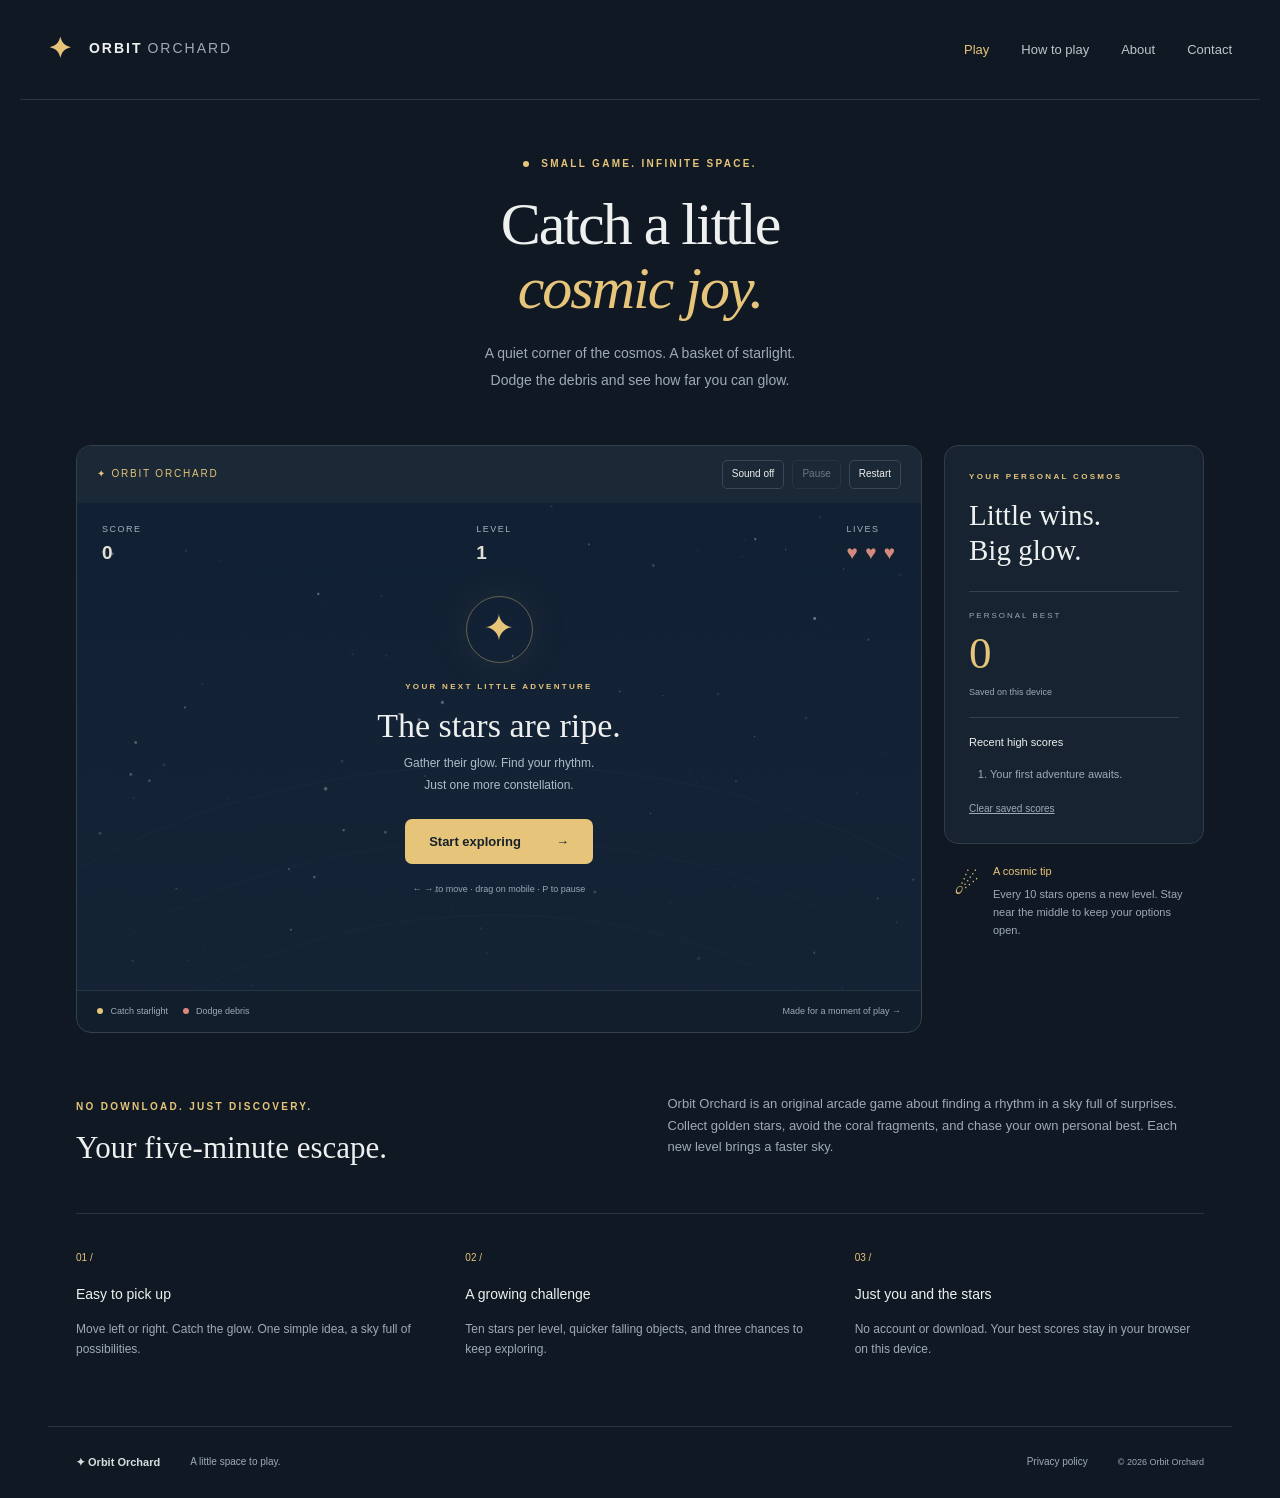
==== index.html @ b82e7997 "Add Orbit Orchard browser game and supporting website pages" ====
<!doctype html><html lang="en"><head><meta charset="utf-8"><meta name="viewport" content="width=device-width,initial-scale=1"><meta name="description" content="Catch a little cosmic joy — Orbit Orchard, an original free browser game. Catch starlight, dodge debris, and explore the night."><meta name="theme-color" content="#111b29"><title>Catch a little cosmic joy | Orbit Orchard</title><link rel="icon" href="favicon.svg" type="image/svg+xml"><link rel="stylesheet" href="styles.css"></head><body><header class="site-header"><a class="brand" href="index.html"><span class="brand-icon">✦</span> ORBIT<span>ORCHARD</span></a><nav aria-label="Main navigation"><a href="index.html">Play</a><a href="how-to-play.html">How to play</a><a href="about.html">About</a><a href="contact.html">Contact</a></nav></header><main><section class="intro"><div class="eyebrow"><span></span> SMALL GAME. INFINITE SPACE.</div><h1>Catch a little<br><em>cosmic joy.</em></h1><p>A quiet corner of the cosmos. A basket of starlight.<br>Dodge the debris and see how far you can glow.</p></section><section class="game-layout" aria-label="Orbit Orchard game"><div class="game-wrap"><div class="game-toolbar"><span>✦ ORBIT ORCHARD</span><div><button id="sound" aria-pressed="false">Sound off</button><button id="pause" disabled>Pause</button><button id="restart">Restart</button></div></div><div class="arena"><canvas id="game" width="900" height="520" tabindex="0" aria-label="Catch yellow stars and avoid red debris. Use left and right arrows or drag."></canvas><div class="hud"><span>SCORE <b id="score">0</b></span><span>LEVEL <b id="level">1</b></span><span>LIVES <b id="lives">♥ ♥ ♥</b></span></div><div id="overlay" class="overlay"><div class="planet">✦</div><div class="eyebrow">YOUR NEXT LITTLE ADVENTURE</div><h2 id="overlay-title">The stars are ripe.</h2><p id="overlay-copy">Gather their glow. Find your rhythm.<br>Just one more constellation.</p><button class="primary" id="play">Start exploring <span>→</span></button><small>← → to move · drag on mobile · P to pause</small></div><div id="toast" aria-live="polite"></div></div><div class="game-bottom"><span><i class="dot gold"></i> Catch starlight <i class="dot coral"></i> Dodge debris</span><span>Made for a moment of play →</span></div></div><aside><div class="side-card"><div class="eyebrow">YOUR PERSONAL COSMOS</div><h3>Little wins.<br>Big glow.</h3><div class="best"><span>PERSONAL BEST</span><strong id="best">0</strong><small>Saved on this device</small></div><h4>Recent high scores</h4><ol id="highscores"><li>Your first adventure awaits.</li></ol><button id="clear" class="text-button">Clear saved scores</button></div><div class="tip"><span>☄</span><div><h4>A cosmic tip</h4><p>Every 10 stars opens a new level. Stay near the middle to keep your options open.</p></div></div></aside></section><section class="below"><div><span class="eyebrow">NO DOWNLOAD. JUST DISCOVERY.</span><h2>Your five-minute escape.</h2></div><p>Orbit Orchard is an original arcade game about finding a rhythm in a sky full of surprises. Collect golden stars, avoid the coral fragments, and chase your own personal best. Each new level brings a faster sky.</p></section><section class="features"><article><span>01 /</span><h3>Easy to pick up</h3><p>Move left or right. Catch the glow. One simple idea, a sky full of possibilities.</p></article><article><span>02 /</span><h3>A growing challenge</h3><p>Ten stars per level, quicker falling objects, and three chances to keep exploring.</p></article><article><span>03 /</span><h3>Just you and the stars</h3><p>No account or download. Your best scores stay in your browser on this device.</p></article></section></main><footer><a class="brand" href="index.html">✦ Orbit Orchard</a><span>A little space to play.</span><a href="privacy.html">Privacy policy</a><small>© 2026 Orbit Orchard</small></footer><script src="game.js" defer></script></body></html>
---- styles.css ----
:root{color-scheme:dark;--bg:#101923;--panel:#172330;--muted:#9daab6;--gold:#e6c47a;--line:#2a3542}*{box-sizing:border-box}body{margin:0;background:var(--bg);color:#edf0ee;font-family:Arial,Helvetica,sans-serif;font-size:15px;line-height:1.65}a{color:inherit;text-decoration:none}a:hover{color:var(--gold)}button,a{ -webkit-tap-highlight-color:transparent}button{cursor:pointer;font:inherit;color:inherit}button:focus-visible,a:focus-visible,canvas:focus-visible{outline:2px solid var(--gold);outline-offset:4px}.site-header{max-width:1240px;margin:auto;height:100px;display:flex;align-items:center;justify-content:space-between;border-bottom:1px solid var(--line);padding:0 28px}.brand{font-size:14px;font-weight:bold;letter-spacing:2px}.brand>span:last-child{font-weight:normal;margin-left:5px;color:var(--muted)}.brand-icon{color:var(--gold);font-size:28px;margin-right:10px;vertical-align:middle}nav{display:flex;gap:32px;font-size:13px;color:#bdc5cc}nav a:first-child{color:var(--gold)}main{max-width:1184px;margin:auto;padding:0 28px}.intro{text-align:center;padding:56px 0 38px}.eyebrow{font-size:10px;letter-spacing:2.3px;font-weight:bold;color:var(--gold)}.eyebrow>span{display:inline-block;width:6px;height:6px;background:var(--gold);border-radius:50%;margin-right:7px}h1{font-family:Georgia,serif;font-size:60px;line-height:1.08;letter-spacing:-2px;font-weight:normal;margin:19px 0}h1 em{color:var(--gold);font-weight:normal}.intro p{font-size:14px;color:var(--muted);line-height:1.9}.game-layout{display:grid;grid-template-columns:minmax(0,1fr) 260px;gap:22px}.game-wrap{border:1px solid #35404b;border-radius:15px;overflow:hidden;background:#111e2c}.game-toolbar{display:flex;align-items:center;justify-content:space-between;padding:14px 20px;background:#1b2835;font-size:10px;letter-spacing:1.8px}.game-toolbar>span{color:var(--gold)}.game-toolbar div{display:flex;gap:8px}.game-toolbar button{font-size:10px;letter-spacing:0;background:transparent;border:1px solid #3b4754;padding:5px 9px;border-radius:5px}.game-toolbar button:disabled{opacity:.4;cursor:default}.arena{position:relative;aspect-ratio:900/520;min-height:310px;overflow:hidden}canvas{display:block;width:100%;height:100%;touch-action:none}.hud{position:absolute;left:25px;right:25px;top:19px;display:flex;justify-content:space-between;pointer-events:none;font-size:9px;color:#a6b4c3;letter-spacing:1.5px}.hud b{display:block;font-size:19px;letter-spacing:1px;color:#ece9dc}.hud span:last-child b{color:#db8f81}.overlay{position:absolute;inset:0;display:flex;align-items:center;justify-content:center;flex-direction:column;background:linear-gradient(transparent,#101c2b66);text-align:center;padding:20px}.overlay[hidden]{display:none}.planet{width:67px;height:67px;border:1px solid #e6c47a66;border-radius:50%;color:var(--gold);font-size:38px;margin-bottom:17px;box-shadow:0 0 45px #e6c47a13}.overlay .eyebrow{font-size:8px}.overlay h2{font:normal 34px Georgia,serif;margin:14px 0 8px}.overlay p{font-size:12px;line-height:1.8;color:#aebcca;margin:0 0 22px}.primary{display:inline-flex;align-items:center;justify-content:center;gap:35px;background:var(--gold);color:#17212b;border:0;border-radius:7px;padding:12px 24px;font-size:13px;font-weight:bold}.primary:hover{background:#f0d496;color:#17212b}.overlay small{font-size:9px;color:#99a7b6;margin-top:18px}.game-bottom{padding:13px 20px;border-top:1px solid var(--line);display:flex;justify-content:space-between;font-size:9px;color:var(--muted)}.dot{display:inline-block;width:6px;height:6px;border-radius:50%;margin:0 5px 0 12px}.dot:first-child{margin-left:0}.gold{background:var(--gold)}.coral{background:#dc897b}.side-card{background:var(--panel);border:1px solid #303c48;border-radius:14px;padding:24px}.side-card .eyebrow{font-size:8px}.side-card h3{font:normal 29px/1.2 Georgia,serif;margin:15px 0 23px}.best{border-top:1px solid #34404c;border-bottom:1px solid #34404c;padding:17px 0;display:flex;flex-direction:column}.best>span{font-size:8px;letter-spacing:2px;color:var(--muted)}.best strong{font:normal 45px Georgia,serif;color:var(--gold);line-height:1.4}.best small{font-size:9px;color:var(--muted)}h4{font-size:11px;font-weight:normal}.side-card ol{padding-left:21px;color:var(--muted);font-size:11px}.text-button{background:none;border:0;padding:0;font-size:10px;color:var(--muted);text-decoration:underline}.tip{display:flex;gap:14px;margin-top:18px;padding:0 10px}.tip>span{font-size:28px;color:var(--gold)}.tip h4{margin:0 0 4px;color:var(--gold)}.tip p{font-size:11px;color:var(--muted);margin:0}.below{display:grid;grid-template-columns:1fr 1fr;gap:55px;margin:60px 0 35px}.below h2{font:normal 31px Georgia,serif;margin:12px 0}.below p{color:var(--muted);font-size:13px;margin:0}.features{display:grid;grid-template-columns:repeat(3,1fr);gap:40px;border-top:1px solid var(--line);padding:30px 0 55px}.features article>span{font-size:10px;color:var(--gold)}.features h3{font-size:14px;font-weight:normal}.features p{font-size:12px;color:var(--muted)}footer{border-top:1px solid var(--line);max-width:1184px;margin:auto;padding:26px 28px;display:flex;gap:30px;align-items:center;font-size:10px;color:var(--muted)}footer .brand{font-size:11px;letter-spacing:0;color:#d7dedf}footer span{margin-right:auto}footer small{font-size:9px}.document{max-width:760px;margin:65px auto 90px}.document h1{font-size:52px}.document .lead{font-size:20px;color:#c2ccd3}.document h2{font:normal 27px Georgia,serif;margin:38px 0 12px}.document p{color:var(--muted)}.document p a{text-decoration:underline;color:var(--gold)}#toast{position:absolute;bottom:22px;width:100%;text-align:center;color:var(--gold);font-size:14px;pointer-events:none}@media(max-width:850px){.game-layout{grid-template-columns:1fr}.side-card{display:grid;grid-template-columns:1fr 1fr;gap:0 20px}.side-card .eyebrow,.side-card h3{grid-column:1}.best{grid-column:2;grid-row:1/4}.tip{margin-bottom:15px}.intro{padding-top:40px}.game-bottom{font-size:10px}}@media(max-width:540px){.site-header{height:auto;min-height:95px;flex-direction:column;gap:10px;padding:14px 15px}nav{gap:23px;font-size:12px}main{padding:0 14px}h1{font-size:43px}.intro p{font-size:12px}.intro{padding:32px 0 23px}.game-toolbar{padding:11px 10px;font-size:8px;letter-spacing:1px}.game-toolbar button{font-size:9px;padding:5px 6px}.game-toolbar div{gap:5px}.arena{aspect-ratio:1/1.1;min-height:340px}.overlay h2{font-size:29px}.game-bottom{padding:10px;font-size:8px}.game-bottom>span:last-child{display:none}.hud{left:16px;right:16px}.below{grid-template-columns:1fr;gap:10px;margin-top:35px}.features{grid-template-columns:1fr;gap:12px;padding-bottom:30px}.features h3{margin:6px 0}.features p{margin:0}footer{flex-wrap:wrap;gap:12px;padding:20px 14px}footer span{width:50%;margin:0}.document{margin:40px auto}.document h1{font-size:42px}.document .lead{font-size:18px}}@media(prefers-reduced-motion:reduce){*{scroll-behavior:auto}}

@media(max-width:540px){.overlay{padding-top:65px}.overlay .planet{width:48px;height:48px;font-size:28px;margin-bottom:12px}.overlay h2{margin-top:10px}.overlay p{margin-bottom:17px}}
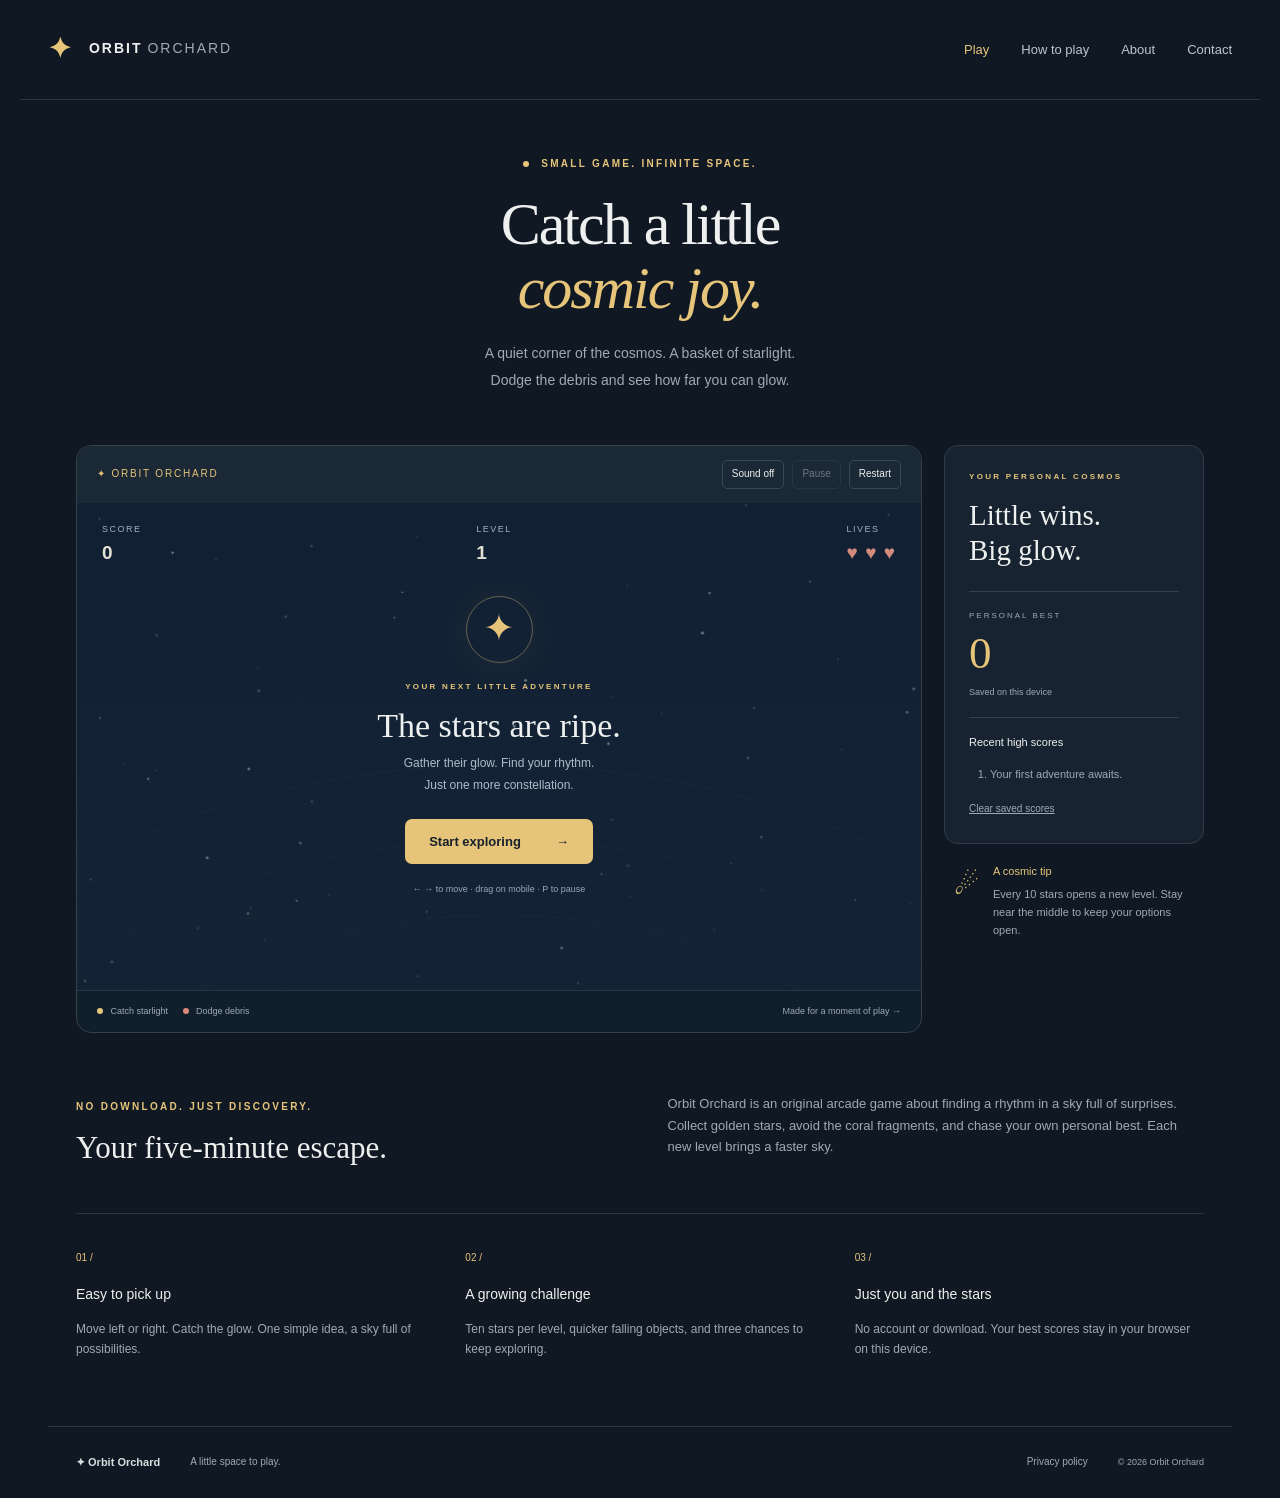
==== commit d5882dde: "Add top-level AdSense integration and update advertising disclosures" ====
--- a/index.html
+++ b/index.html
@@ -1 +1,4 @@
-<!doctype html><html lang="en"><head><meta charset="utf-8"><meta name="viewport" content="width=device-width,initial-scale=1"><meta name="description" content="Catch a little cosmic joy — Orbit Orchard, an original free browser game. Catch starlight, dodge debris, and explore the night."><meta name="theme-color" content="#111b29"><title>Catch a little cosmic joy | Orbit Orchard</title><link rel="icon" href="favicon.svg" type="image/svg+xml"><link rel="stylesheet" href="styles.css"></head><body><header class="site-header"><a class="brand" href="index.html"><span class="brand-icon">✦</span> ORBIT<span>ORCHARD</span></a><nav aria-label="Main navigation"><a href="index.html">Play</a><a href="how-to-play.html">How to play</a><a href="about.html">About</a><a href="contact.html">Contact</a></nav></header><main><section class="intro"><div class="eyebrow"><span></span> SMALL GAME. INFINITE SPACE.</div><h1>Catch a little<br><em>cosmic joy.</em></h1><p>A quiet corner of the cosmos. A basket of starlight.<br>Dodge the debris and see how far you can glow.</p></section><section class="game-layout" aria-label="Orbit Orchard game"><div class="game-wrap"><div class="game-toolbar"><span>✦ ORBIT ORCHARD</span><div><button id="sound" aria-pressed="false">Sound off</button><button id="pause" disabled>Pause</button><button id="restart">Restart</button></div></div><div class="arena"><canvas id="game" width="900" height="520" tabindex="0" aria-label="Catch yellow stars and avoid red debris. Use left and right arrows or drag."></canvas><div class="hud"><span>SCORE <b id="score">0</b></span><span>LEVEL <b id="level">1</b></span><span>LIVES <b id="lives">♥ ♥ ♥</b></span></div><div id="overlay" class="overlay"><div class="planet">✦</div><div class="eyebrow">YOUR NEXT LITTLE ADVENTURE</div><h2 id="overlay-title">The stars are ripe.</h2><p id="overlay-copy">Gather their glow. Find your rhythm.<br>Just one more constellation.</p><button class="primary" id="play">Start exploring <span>→</span></button><small>← → to move · drag on mobile · P to pause</small></div><div id="toast" aria-live="polite"></div></div><div class="game-bottom"><span><i class="dot gold"></i> Catch starlight <i class="dot coral"></i> Dodge debris</span><span>Made for a moment of play →</span></div></div><aside><div class="side-card"><div class="eyebrow">YOUR PERSONAL COSMOS</div><h3>Little wins.<br>Big glow.</h3><div class="best"><span>PERSONAL BEST</span><strong id="best">0</strong><small>Saved on this device</small></div><h4>Recent high scores</h4><ol id="highscores"><li>Your first adventure awaits.</li></ol><button id="clear" class="text-button">Clear saved scores</button></div><div class="tip"><span>☄</span><div><h4>A cosmic tip</h4><p>Every 10 stars opens a new level. Stay near the middle to keep your options open.</p></div></div></aside></section><section class="below"><div><span class="eyebrow">NO DOWNLOAD. JUST DISCOVERY.</span><h2>Your five-minute escape.</h2></div><p>Orbit Orchard is an original arcade game about finding a rhythm in a sky full of surprises. Collect golden stars, avoid the coral fragments, and chase your own personal best. Each new level brings a faster sky.</p></section><section class="features"><article><span>01 /</span><h3>Easy to pick up</h3><p>Move left or right. Catch the glow. One simple idea, a sky full of possibilities.</p></article><article><span>02 /</span><h3>A growing challenge</h3><p>Ten stars per level, quicker falling objects, and three chances to keep exploring.</p></article><article><span>03 /</span><h3>Just you and the stars</h3><p>No account or download. Your best scores stay in your browser on this device.</p></article></section></main><footer><a class="brand" href="index.html">✦ Orbit Orchard</a><span>A little space to play.</span><a href="privacy.html">Privacy policy</a><small>© 2026 Orbit Orchard</small></footer><script src="game.js" defer></script></body></html>+<!doctype html><html lang="en"><head><meta charset="utf-8"><meta name="viewport" content="width=device-width,initial-scale=1"><meta name="description" content="Catch a little cosmic joy — Orbit Orchard, an original free browser game. Catch starlight, dodge debris, and explore the night."><meta name="theme-color" content="#111b29"><title>Catch a little cosmic joy | Orbit Orchard</title><link rel="icon" href="favicon.svg" type="image/svg+xml"><link rel="stylesheet" href="styles.css">
+<script async src="https://pagead2.googlesyndication.com/pagead/js/adsbygoogle.js?client=ca-pub-5262735009654116"
+     crossorigin="anonymous"></script>
+</head><body><header class="site-header"><a class="brand" href="index.html"><span class="brand-icon">✦</span> ORBIT<span>ORCHARD</span></a><nav aria-label="Main navigation"><a href="index.html">Play</a><a href="how-to-play.html">How to play</a><a href="about.html">About</a><a href="contact.html">Contact</a></nav></header><main><section class="intro"><div class="eyebrow"><span></span> SMALL GAME. INFINITE SPACE.</div><h1>Catch a little<br><em>cosmic joy.</em></h1><p>A quiet corner of the cosmos. A basket of starlight.<br>Dodge the debris and see how far you can glow.</p></section><section class="game-layout" aria-label="Orbit Orchard game"><div class="game-wrap"><div class="game-toolbar"><span>✦ ORBIT ORCHARD</span><div><button id="sound" aria-pressed="false">Sound off</button><button id="pause" disabled>Pause</button><button id="restart">Restart</button></div></div><div class="arena"><canvas id="game" width="900" height="520" tabindex="0" aria-label="Catch yellow stars and avoid red debris. Use left and right arrows or drag."></canvas><div class="hud"><span>SCORE <b id="score">0</b></span><span>LEVEL <b id="level">1</b></span><span>LIVES <b id="lives">♥ ♥ ♥</b></span></div><div id="overlay" class="overlay"><div class="planet">✦</div><div class="eyebrow">YOUR NEXT LITTLE ADVENTURE</div><h2 id="overlay-title">The stars are ripe.</h2><p id="overlay-copy">Gather their glow. Find your rhythm.<br>Just one more constellation.</p><button class="primary" id="play">Start exploring <span>→</span></button><small>← → to move · drag on mobile · P to pause</small></div><div id="toast" aria-live="polite"></div></div><div class="game-bottom"><span><i class="dot gold"></i> Catch starlight <i class="dot coral"></i> Dodge debris</span><span>Made for a moment of play →</span></div></div><aside><div class="side-card"><div class="eyebrow">YOUR PERSONAL COSMOS</div><h3>Little wins.<br>Big glow.</h3><div class="best"><span>PERSONAL BEST</span><strong id="best">0</strong><small>Saved on this device</small></div><h4>Recent high scores</h4><ol id="highscores"><li>Your first adventure awaits.</li></ol><button id="clear" class="text-button">Clear saved scores</button></div><div class="tip"><span>☄</span><div><h4>A cosmic tip</h4><p>Every 10 stars opens a new level. Stay near the middle to keep your options open.</p></div></div></aside></section><section class="below"><div><span class="eyebrow">NO DOWNLOAD. JUST DISCOVERY.</span><h2>Your five-minute escape.</h2></div><p>Orbit Orchard is an original arcade game about finding a rhythm in a sky full of surprises. Collect golden stars, avoid the coral fragments, and chase your own personal best. Each new level brings a faster sky.</p></section><section class="features"><article><span>01 /</span><h3>Easy to pick up</h3><p>Move left or right. Catch the glow. One simple idea, a sky full of possibilities.</p></article><article><span>02 /</span><h3>A growing challenge</h3><p>Ten stars per level, quicker falling objects, and three chances to keep exploring.</p></article><article><span>03 /</span><h3>Just you and the stars</h3><p>No account or download. Your best scores stay in your browser on this device.</p></article></section></main><footer><a class="brand" href="index.html">✦ Orbit Orchard</a><span>A little space to play.</span><a href="privacy.html">Privacy policy</a><small>© 2026 Orbit Orchard</small></footer><script src="game.js" defer></script></body></html>
